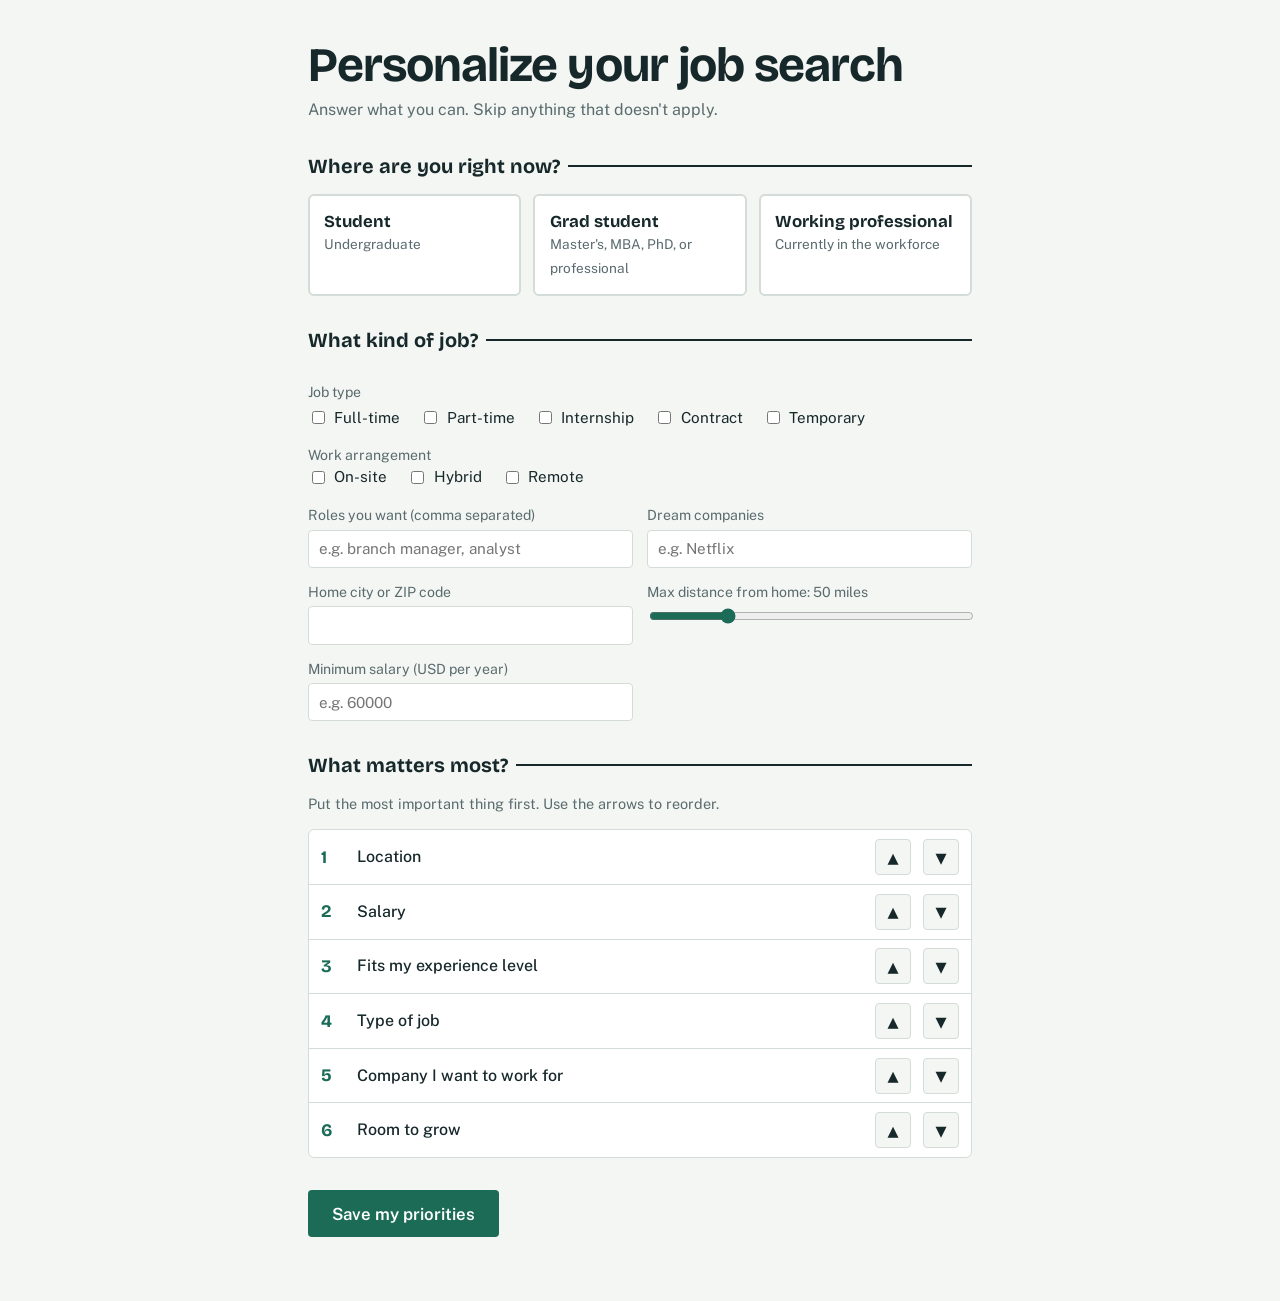
==== job-recommendations.html @ a92163d6 "Create job recommendations form in HTML This HTML file provides a form for users to personalize thei" ====
<!DOCTYPE html>
<html lang="en">
<head>
<meta charset="utf-8">
<meta name="viewport" content="width=device-width, initial-scale=1">
<title>Personalize your job search</title>
<link href="https://fonts.googleapis.com/css2?family=Bricolage+Grotesque:opsz,wght@12..96,500;12..96,700&family=Public+Sans:wght@400;500;600&display=swap" rel="stylesheet">
<style>
  :root {
    --paper: #f4f6f3; --surface: #fff; --ink: #17282b; --muted: #5a6b6e;
    --line: #d3dcd8; --accent: #1b6b57; --accent-ink: #fff;
    --display: "Bricolage Grotesque", "Segoe UI", system-ui, sans-serif;
    --body: "Public Sans", system-ui, -apple-system, "Segoe UI", sans-serif;
  }
  @media (prefers-color-scheme: dark) {
    :root { --paper: #101a1c; --surface: #16252a; --ink: #e6efec; --muted: #96a8a8; --line: #2a3d41; --accent: #5cc5a6; --accent-ink: #0b1a17; }
  }
  * { box-sizing: border-box; }
  body { margin: 0; background: var(--paper); color: var(--ink); font: 400 1rem/1.5 var(--body); }
  .wrap { max-width: 44rem; margin: 0 auto; padding: 2.5rem 1.25rem 4rem; }
  h1 { font: 700 clamp(2rem, 6vw, 3rem)/1.05 var(--display); letter-spacing: -0.02em; margin: 0 0 0.5rem; }
  .lead { color: var(--muted); margin: 0 0 2rem; }
  fieldset { border: 0; border-top: 2px solid var(--ink); margin: 0 0 2rem; padding: 1rem 0 0; min-width: 0; }
  legend { font: 700 1.25rem var(--display); padding: 0 0.5rem 0 0; }
  .hint { color: var(--muted); font-size: 0.9rem; margin: 0 0 0.9rem; }
  .grid { display: grid; grid-template-columns: repeat(2, 1fr); gap: 0.9rem; }
  .field label, .lbl { display: block; font-size: 0.88rem; color: var(--muted); margin-bottom: 0.2rem; }
  input[type=text], input[type=number], input[type=month], select {
    width: 100%; font: 400 0.95rem var(--body); padding: 0.6rem; color: var(--ink);
    background: var(--surface); border: 1px solid var(--line); border-radius: 4px;
  }
  input[type=range] { width: 100%; accent-color: var(--accent); }
  :focus-visible { outline: 3px solid var(--accent); outline-offset: 2px; }

  .stages { display: grid; grid-template-columns: repeat(3, 1fr); gap: 0.75rem; }
  .choice { display: block; padding: 0.9rem; background: var(--surface); border: 2px solid var(--line); border-radius: 6px; cursor: pointer; }
  .choice:has(input:checked) { border-color: var(--accent); background: color-mix(in srgb, var(--accent) 10%, var(--surface)); }
  .choice input { position: absolute; opacity: 0; }
  .choice:has(input:focus-visible) { outline: 3px solid var(--accent); outline-offset: 2px; }
  .choice b { display: block; font: 700 1.05rem var(--display); color: var(--ink); }
  .choice span { font-size: 0.85rem; color: var(--muted); }

  .checks { display: flex; flex-wrap: wrap; gap: 0.5rem 1.25rem; }
  .checks label { display: flex; gap: 0.4rem; align-items: center; color: var(--ink); font-size: 0.95rem; margin: 0; }
  .checks input { accent-color: var(--accent); }
  .sub { margin: 1rem 0 0; }

  #rank { list-style: none; margin: 0; padding: 0; counter-reset: r; border: 1px solid var(--line); border-radius: 6px; background: var(--surface); }
  #rank li { counter-increment: r; display: flex; align-items: center; gap: 0.75rem; padding: 0.55rem 0.75rem; border-bottom: 1px solid var(--line); }
  #rank li:last-child { border-bottom: 0; }
  #rank li::before { content: counter(r); font: 700 1.1rem var(--display); width: 1.5rem; color: var(--accent); }
  #rank span { flex: 1; font-weight: 500; }
  #rank button { font: 600 0.9rem var(--body); width: 2.25rem; height: 2.25rem; background: var(--paper); color: var(--ink); border: 1px solid var(--line); border-radius: 4px; cursor: pointer; }
  #rank button:hover { border-color: var(--accent); }

  .go { font: 600 1.05rem var(--body); padding: 0.85rem 1.5rem; background: var(--accent); color: var(--accent-ink); border: 0; border-radius: 4px; cursor: pointer; }
  #result { margin-top: 2rem; padding: 1.25rem; background: var(--surface); border-left: 4px solid var(--accent); border-radius: 4px; }
  #result h2 { font: 700 1.3rem var(--display); margin: 0 0 0.75rem; }
  #result dl { margin: 0 0 1rem; display: grid; grid-template-columns: max-content 1fr; gap: 0.25rem 1rem; }
  #result dt { color: var(--muted); }
  #result dd { margin: 0; }
  #result a { color: var(--accent); font-weight: 600; }
  @media (max-width: 40rem) { .grid, .stages { grid-template-columns: 1fr; } }
</style>
</head>
<body>
<main class="wrap">
  <h1>Personalize your job search</h1>
  <p class="lead">Answer what you can. Skip anything that doesn't apply.</p>

  <form id="f">
    <fieldset>
      <legend>Where are you right now?</legend>
      <div class="stages" role="radiogroup">
        <label class="choice"><input type="radio" name="stage" value="student" required><b>Student</b><span>Undergraduate</span></label>
        <label class="choice"><input type="radio" name="stage" value="grad"><b>Grad student</b><span>Master's, MBA, PhD, or professional</span></label>
        <label class="choice"><input type="radio" name="stage" value="work"><b>Working professional</b><span>Currently in the workforce</span></label>
      </div>
    </fieldset>

    <fieldset id="s-student" hidden disabled>
      <legend>About your studies</legend>
      <div class="grid">
        <div class="field"><label for="year">Year in school</label>
          <select id="year" name="year"><option value="">Choose one</option><option>First year</option><option>Sophomore</option><option>Junior</option><option>Senior</option></select></div>
        <div class="field"><label for="major">Major</label><input id="major" name="major" type="text" placeholder="e.g. Business management"></div>
        <div class="field"><label for="grad1">Expected graduation</label><input id="grad1" name="gradDate" type="month"></div>
        <div class="field"><label for="seek1">Looking for</label>
          <select id="seek1" name="seeking"><option value="">Choose one</option><option>Internship</option><option>Part-time job while in school</option><option>Entry-level job after graduating</option></select></div>
      </div>
    </fieldset>

    <fieldset id="s-grad" hidden disabled>
      <legend>About your program</legend>
      <div class="grid">
        <div class="field"><label for="degree">Degree</label>
          <select id="degree" name="degree"><option value="">Choose one</option><option>Master's</option><option>MBA</option><option>PhD</option><option>Professional (law, medicine, etc.)</option></select></div>
        <div class="field"><label for="field">Field of study</label><input id="field" name="field" type="text" placeholder="e.g. Data science"></div>
        <div class="field"><label for="grad2">Expected graduation</label><input id="grad2" name="gradDate" type="month"></div>
        <div class="field"><label for="seek2">Looking for</label>
          <select id="seek2" name="seeking"><option value="">Choose one</option><option>Internship</option><option>Co-op or fellowship</option><option>Research position</option><option>Full-time job after graduating</option></select></div>
      </div>
    </fieldset>

    <fieldset id="s-work" hidden disabled>
      <legend>About your career</legend>
      <div class="grid">
        <div class="field"><label for="title">Current job title</label><input id="title" name="currentTitle" type="text"></div>
        <div class="field"><label for="exp">Years of experience</label>
          <select id="exp" name="experience"><option value="">Choose one</option><option>Less than 2</option><option>2 to 5</option><option>5 to 10</option><option>10 to 15</option><option>15 or more</option></select></div>
        <div class="field"><label for="ind">Industry</label>
          <select id="ind" name="industry"><option value="">Choose one</option><option>Technology</option><option>Business and finance</option><option>Healthcare</option><option>Education</option><option>Media and entertainment</option><option>Retail and hospitality</option><option>Manufacturing</option><option>Government and nonprofit</option><option>Other</option></select></div>
        <div class="field"><label for="seek3">Looking for</label>
          <select id="seek3" name="seeking"><option value="">Choose one</option><option>A similar role</option><option>A step up in level</option><option>A change of career</option></select></div>
      </div>
    </fieldset>

    <fieldset>
      <legend>What kind of job?</legend>
      <p class="lbl">Job type</p>
      <div class="checks">
        <label><input type="checkbox" name="types" value="Full-time"> Full-time</label>
        <label><input type="checkbox" name="types" value="Part-time"> Part-time</label>
        <label><input type="checkbox" name="types" value="Internship"> Internship</label>
        <label><input type="checkbox" name="types" value="Contract"> Contract</label>
        <label><input type="checkbox" name="types" value="Temporary"> Temporary</label>
      </div>
      <p class="lbl sub">Work arrangement</p>
      <div class="checks">
        <label><input type="checkbox" name="arr" value="On-site"> On-site</label>
        <label><input type="checkbox" name="arr" value="Hybrid"> Hybrid</label>
        <label><input type="checkbox" name="arr" value="Remote"> Remote</label>
      </div>
      <div class="grid sub">
        <div class="field"><label for="roles">Roles you want (comma separated)</label><input id="roles" name="roles" type="text" placeholder="e.g. branch manager, analyst"></div>
        <div class="field"><label for="dream">Dream companies</label><input id="dream" name="dream" type="text" placeholder="e.g. Netflix"></div>
        <div class="field"><label for="home">Home city or ZIP code</label><input id="home" name="home" type="text"></div>
        <div class="field"><label for="miles">Max distance from home: <output id="milesOut">50</output> miles</label><input id="miles" name="miles" type="range" min="5" max="200" step="5" value="50"></div>
        <div class="field"><label for="salary">Minimum salary (USD per year)</label><input id="salary" name="salary" type="number" min="0" step="1000" placeholder="e.g. 60000"></div>
      </div>
    </fieldset>

    <fieldset>
      <legend>What matters most?</legend>
      <p class="hint">Put the most important thing first. Use the arrows to reorder.</p>
      <ol id="rank">
        <li data-key="location"><span>Location</span><button type="button" data-dir="-1" aria-label="Move up">▲</button><button type="button" data-dir="1" aria-label="Move down">▼</button></li>
        <li data-key="salary"><span>Salary</span><button type="button" data-dir="-1" aria-label="Move up">▲</button><button type="button" data-dir="1" aria-label="Move down">▼</button></li>
        <li data-key="experience"><span>Fits my experience level</span><button type="button" data-dir="-1" aria-label="Move up">▲</button><button type="button" data-dir="1" aria-label="Move down">▼</button></li>
        <li data-key="jobtype"><span>Type of job</span><button type="button" data-dir="-1" aria-label="Move up">▲</button><button type="button" data-dir="1" aria-label="Move down">▼</button></li>
        <li data-key="company"><span>Company I want to work for</span><button type="button" data-dir="-1" aria-label="Move up">▲</button><button type="button" data-dir="1" aria-label="Move down">▼</button></li>
        <li data-key="growth"><span>Room to grow</span><button type="button" data-dir="-1" aria-label="Move up">▲</button><button type="button" data-dir="1" aria-label="Move down">▼</button></li>
      </ol>
    </fieldset>

    <button class="go" type="submit">Save my priorities</button>
  </form>

  <section id="result" hidden aria-live="polite"></section>
</main>

<script>
(function () {
  var f = document.getElementById("f"), rank = document.getElementById("rank"), result = document.getElementById("result");
  var sections = { student: document.getElementById("s-student"), grad: document.getElementById("s-grad"), work: document.getElementById("s-work") };

  // Show only the questions for the chosen stage (disabled fieldsets are skipped on submit)
  f.addEventListener("change", function (e) {
    if (e.target.name === "stage") {
      Object.keys(sections).forEach(function (k) {
        sections[k].hidden = k !== e.target.value;
        sections[k].disabled = k !== e.target.value;
      });
    }
  });
  document.getElementById("miles").addEventListener("input", function (e) {
    document.getElementById("milesOut").textContent = e.target.value;
  });

  // Reorder the priority list with the arrow buttons
  rank.addEventListener("click", function (e) {
    var btn = e.target.closest("button");
    if (!btn) return;
    var li = btn.closest("li"), dir = +btn.dataset.dir;
    if (dir < 0 && li.previousElementSibling) rank.insertBefore(li, li.previousElementSibling);
    if (dir > 0 && li.nextElementSibling) rank.insertBefore(li.nextElementSibling, li);
    btn.focus();
  });

  function row(dl, k, v) {
    if (!v || (Array.isArray(v) && !v.length)) return;
    var dt = document.createElement("dt"), dd = document.createElement("dd");
    dt.textContent = k; dd.textContent = Array.isArray(v) ? v.join(", ") : v;
    dl.appendChild(dt); dl.appendChild(dd);
  }

  f.addEventListener("submit", function (e) {
    e.preventDefault();
    var d = new FormData(f), p = {};
    d.forEach(function (v, k) { if (k !== "types" && k !== "arr" && v !== "") p[k] = v; });
    p.types = d.getAll("types");
    p.arrangement = d.getAll("arr");
    p.priorities = Array.from(rank.children).map(function (li) { return li.dataset.key; });
    var labels = Array.from(rank.children).map(function (li) { return li.querySelector("span").textContent; });

    // Saved in this browser; the job board page reads "prefs" for roles, company, distance and remote
    try {
      localStorage.setItem("profile", JSON.stringify(p));
      localStorage.setItem("prefs", JSON.stringify({
        roles: p.roles || "", dream: p.dream || "", home: p.home || "",
        miles: +p.miles || 50, remote: p.arrangement.indexOf("Remote") > -1
      }));
    } catch (err) {}

    result.replaceChildren();
    var h = document.createElement("h2"); h.textContent = "Your priorities are saved"; result.appendChild(h);
    var dl = document.createElement("dl");
    row(dl, "Stage", { student: "Student", grad: "Grad student", work: "Working professional" }[p.stage]);
    row(dl, "Looking for", p.seeking);
    row(dl, "Job types", p.types);
    row(dl, "Arrangement", p.arrangement);
    row(dl, "Roles", p.roles);
    row(dl, "Dream companies", p.dream);
    row(dl, "Home", p.home && p.home + " (within " + p.miles + " miles)");
    row(dl, "Minimum salary", p.salary && "$" + Number(p.salary).toLocaleString());
    row(dl, "Most important", labels.slice(0, 3));
    result.appendChild(dl);
    var a = document.createElement("a"); a.href = "job-recommendations.html"; a.textContent = "See matching jobs";
    result.appendChild(a);
    result.hidden = false;
    result.scrollIntoView({ behavior: "smooth", block: "nearest" });
  });
})();
</script>
</body>
</html>
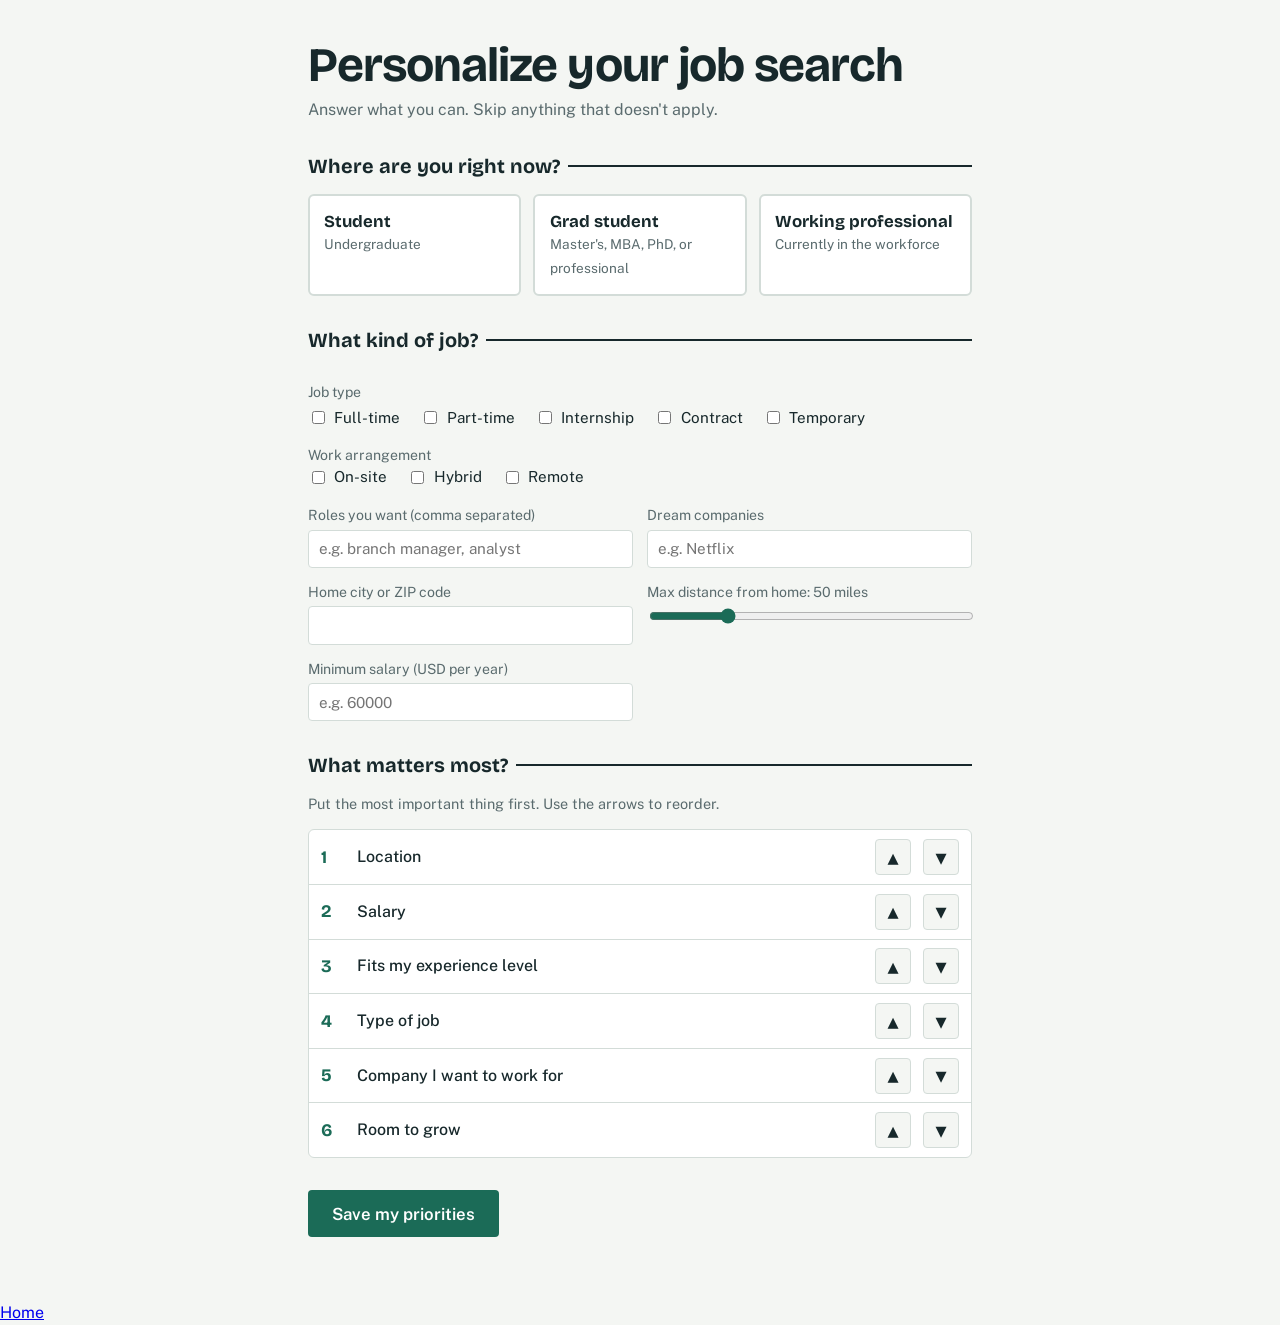
==== commit 30a9ef85: "Add footer with home link to job recommendations page" ====
--- a/job-recommendations.html
+++ b/job-recommendations.html
@@ -225,12 +225,18 @@
     row(dl, "Minimum salary", p.salary && "$" + Number(p.salary).toLocaleString());
     row(dl, "Most important", labels.slice(0, 3));
     result.appendChild(dl);
-    var a = document.createElement("a"); a.href = "job-recommendations.html"; a.textContent = "See matching jobs";
+    var a = document.createElement("a"); a.href = "matched-jobs.html"; a.textContent = "See matching jobs";
     result.appendChild(a);
     result.hidden = false;
     result.scrollIntoView({ behavior: "smooth", block: "nearest" });
   });
 })();
 </script>
+  
 </body>
+  
+<div class="footer">
+  <a href="index.html">Home</a>
+</div>
+  
 </html>
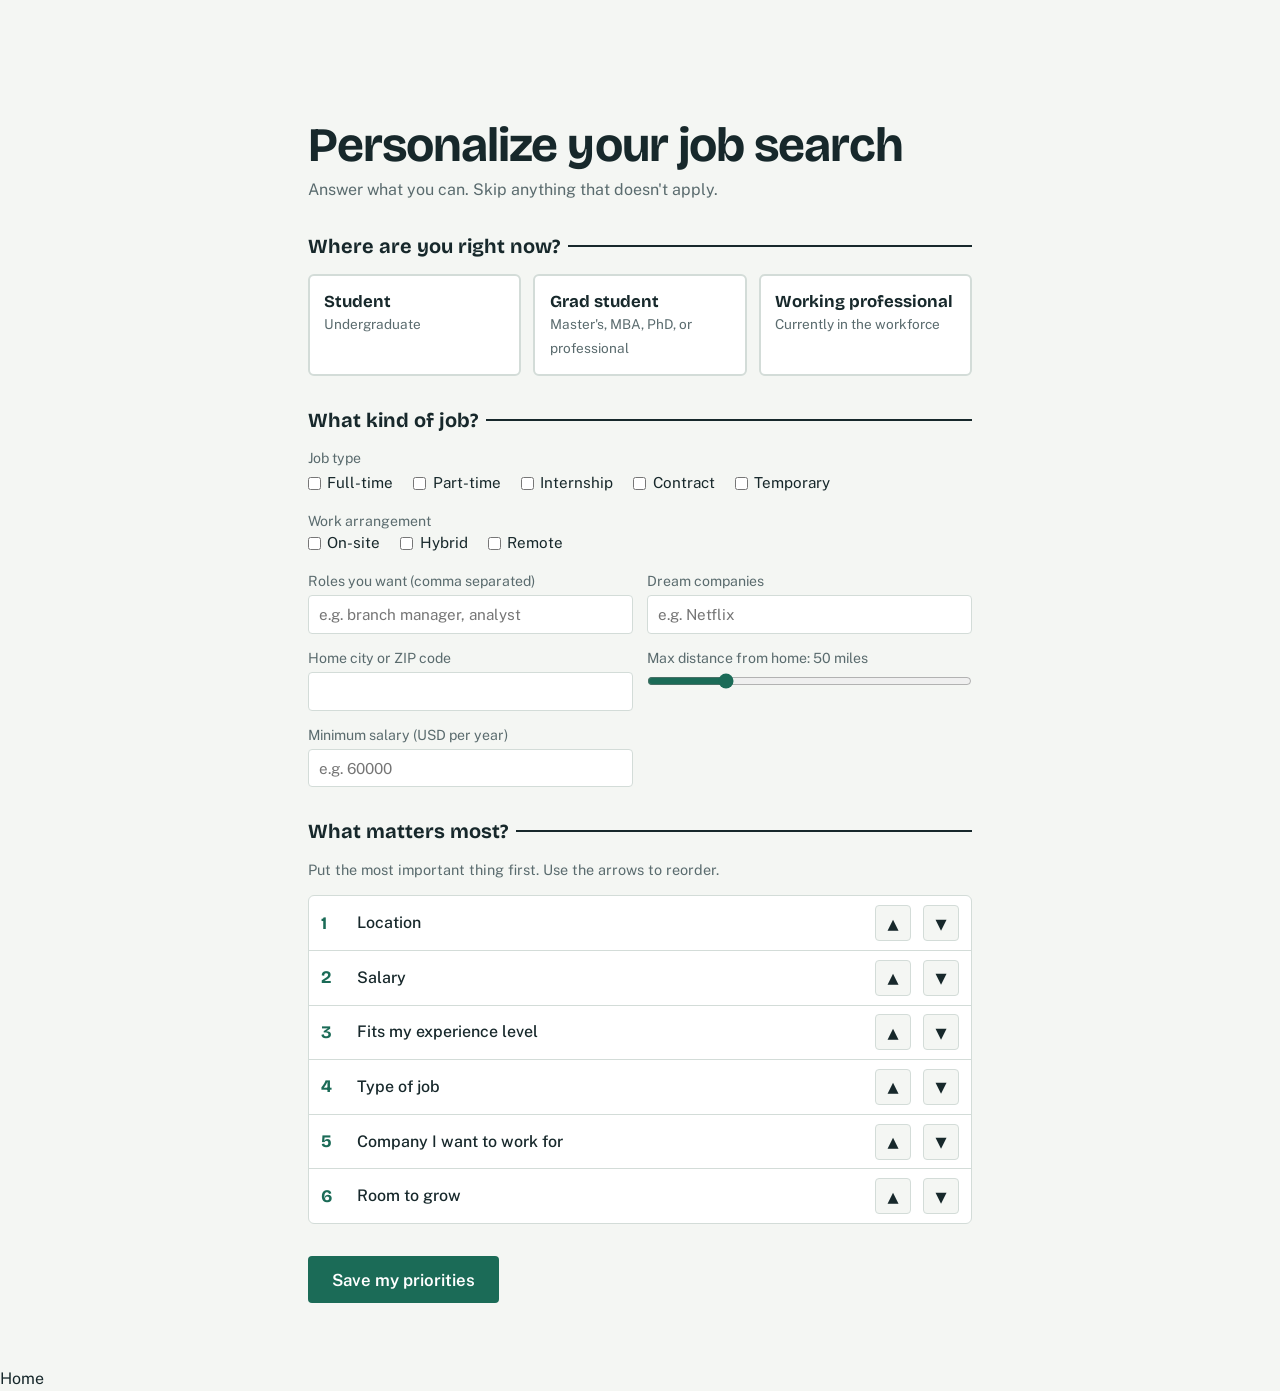
==== commit ebf57929: "Add stylesheet link to job recommendations page" ====
--- a/job-recommendations.html
+++ b/job-recommendations.html
@@ -4,6 +4,7 @@
 <meta charset="utf-8">
 <meta name="viewport" content="width=device-width, initial-scale=1">
 <title>Personalize your job search</title>
+<link rel="stylesheet" href="css/style.css">
 <link href="https://fonts.googleapis.com/css2?family=Bricolage+Grotesque:opsz,wght@12..96,500;12..96,700&family=Public+Sans:wght@400;500;600&display=swap" rel="stylesheet">
 <style>
   :root {
--- a/css/style.css
+++ b/css/style.css
@@ -0,0 +1,199 @@
+    /* ===== GENERAL ===== */
+    * {
+      margin: 0;
+      padding: 0;
+      box-sizing: border-box;
+    }
+
+    body {
+      font-family: Arial, sans-serif;
+      line-height: 1.6;
+      color: #222;
+        padding-top: 80px;
+    }
+
+    a {
+      text-decoration: none;
+      color: inherit;
+    }
+    
+    a.service {
+  display: block;
+  position: relative;          /* lets z-index work so the grown card sits on top */
+  color: inherit;
+  text-decoration: none;
+  transition: transform 0.25s ease, box-shadow 0.25s ease;
+}
+
+/* grows on hover, and when tabbed to with the keyboard */
+a.service:hover,
+a.service:focus-visible {
+  transform: scale(1.05);
+  box-shadow: 0 8px 24px rgba(0, 0, 0, 0.18);
+  z-index: 1;
+}
+
+/* the extra-large "selected" state right before navigating */
+a.service.selected {
+  transform: scale(1.12);
+  z-index: 1;
+}
+
+@media (prefers-reduced-motion: reduce) {
+  a.service { transition: none; }
+}
+
+    /* ===== HEADER ===== */
+    header {
+        background: #222;
+        color: white;
+        padding: 20px 50px;
+        
+        display: flex;
+        justify-content: space-between;
+        align-items: center;
+        
+        position: fixed !important;
+        top: 0;
+        left: 0;
+        width: 100%;
+        z-index: 9999;
+    }
+
+    .logo {
+      font-size: 24px;
+      font-weight: bold;
+    }
+
+    nav a {
+      margin-left: 20px;
+      color: white;
+    }
+
+    nav a:hover {
+      color: #4da6ff;
+    }
+
+    /* ===== HERO ===== */
+    .hero {
+      min-height: 500px;
+    
+      background:
+        linear-gradient(rgba(0, 0, 0, 0.5), rgba(0, 0, 0, 0.5)),
+        url("../img/job-hunt-pic.jpeg");
+    
+      background-size: cover;
+      background-position: center;
+      background-repeat: no-repeat;
+    
+      display: flex;
+      flex-direction: column;
+      justify-content: center;
+      align-items: center;
+    
+      text-align: center;
+      padding: 40px;
+    
+      color: white;
+    }
+
+
+
+    .hero h1 {
+      font-size: 50px;
+      margin-bottom: 15px;
+    }
+
+    .hero p {
+      font-size: 20px;
+      margin-bottom: 25px;
+    }
+
+    .button {
+      background: #007bff;
+      color: white;
+      padding: 12px 25px;
+      border-radius: 5px;
+      display: inline-block;
+    }
+
+    .button:hover {
+      background: #0056b3;
+    }
+
+    /* ===== SECTIONS ===== */
+    section {
+      padding: 70px 50px;
+      text-align: center;
+    }
+
+    section h2 {
+      font-size: 32px;
+      margin-bottom: 20px;
+    }
+
+    /* ===== ABOUT ===== */
+    .about {
+      max-width: 800px;
+      margin: auto;
+    }
+
+    /* ===== UPLOAD ===== */
+    input#resume-upload {
+        display: none !important;
+    }
+
+    /* ===== SERVICES ===== */
+    .services {
+      background: #f4f4f4;
+    }
+
+    .service-container {
+      display: flex;
+      justify-content: center;
+      gap: 25px;
+      flex-wrap: wrap;
+      margin-top: 30px;
+    }
+
+    .service {
+      background: white;
+      padding: 30px;
+      width: 250px;
+      border-radius: 10px;
+
+      box-shadow: 0 3px 10px rgba(0, 0, 0, 0.1);
+    }
+
+    .service h3 {
+      margin-bottom: 10px;
+    }
+
+    /* ===== CONTACT ===== */
+    .contact p {
+      margin-bottom: 20px;
+    }
+
+    /* ===== FOOTER ===== */
+    footer {
+      background: #222;
+      color: white;
+      text-align: center;
+      padding: 25px;
+    }
+
+    /* ===== MOBILE ===== */
+    @media (max-width: 600px) {
+      header {
+        flex-direction: column;
+        gap: 15px;
+      }
+
+      nav a {
+        margin: 0 8px;
+      }
+
+      .hero h1 {
+        font-size: 36px;
+      }
+    }
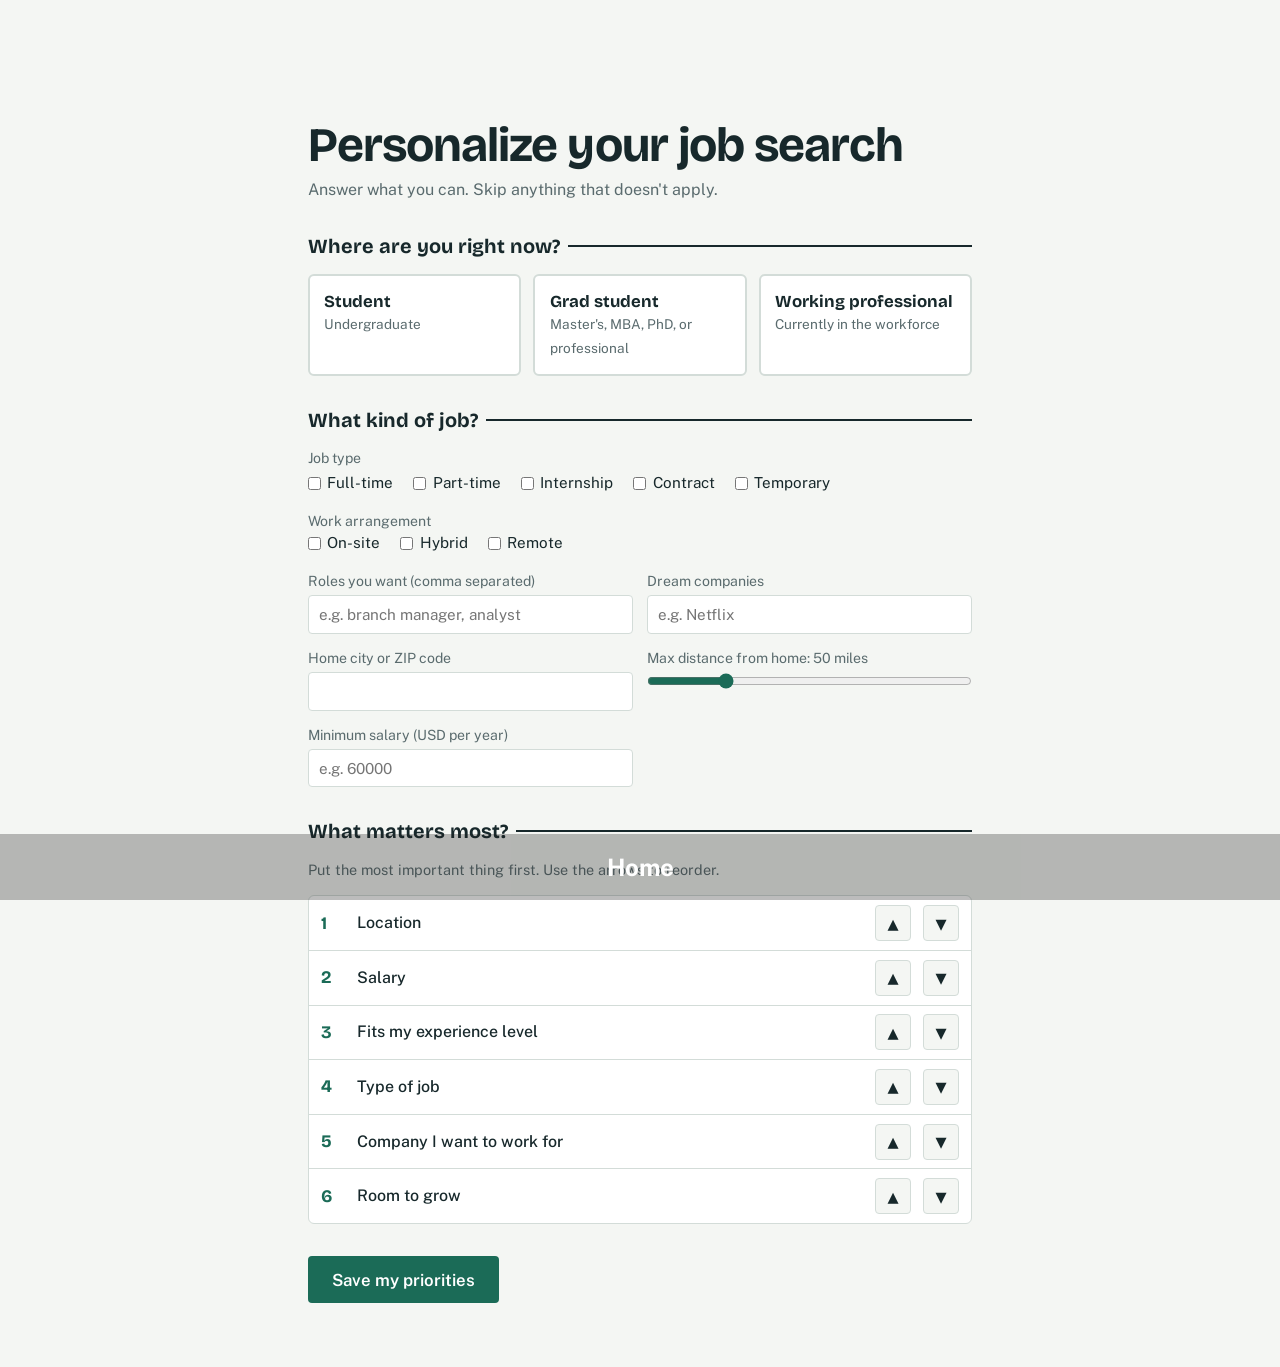
==== commit 2ac83a83: "Add logo section to footer in job recommendations page" ====
--- a/job-recommendations.html
+++ b/job-recommendations.html
@@ -236,7 +236,7 @@
   
 </body>
   
-<div class="footer">
+<div class="logo footer">
   <a href="index.html">Home</a>
 </div>
   
--- a/css/style.css
+++ b/css/style.css
@@ -175,11 +175,16 @@
     }
 
     /* ===== FOOTER ===== */
-    footer {
-      background: #222;
-      color: white;
-      text-align: center;
-      padding: 25px;
+    .footer {
+        position: fixed;
+          bottom: 0;
+          left: 0;
+          width: 100%;
+          background: rgba(34, 34, 34, 0.3);
+          color: white;
+          text-align: center;
+          padding: 15px;
+          z-index: 1000;
     }
 
     /* ===== MOBILE ===== */
